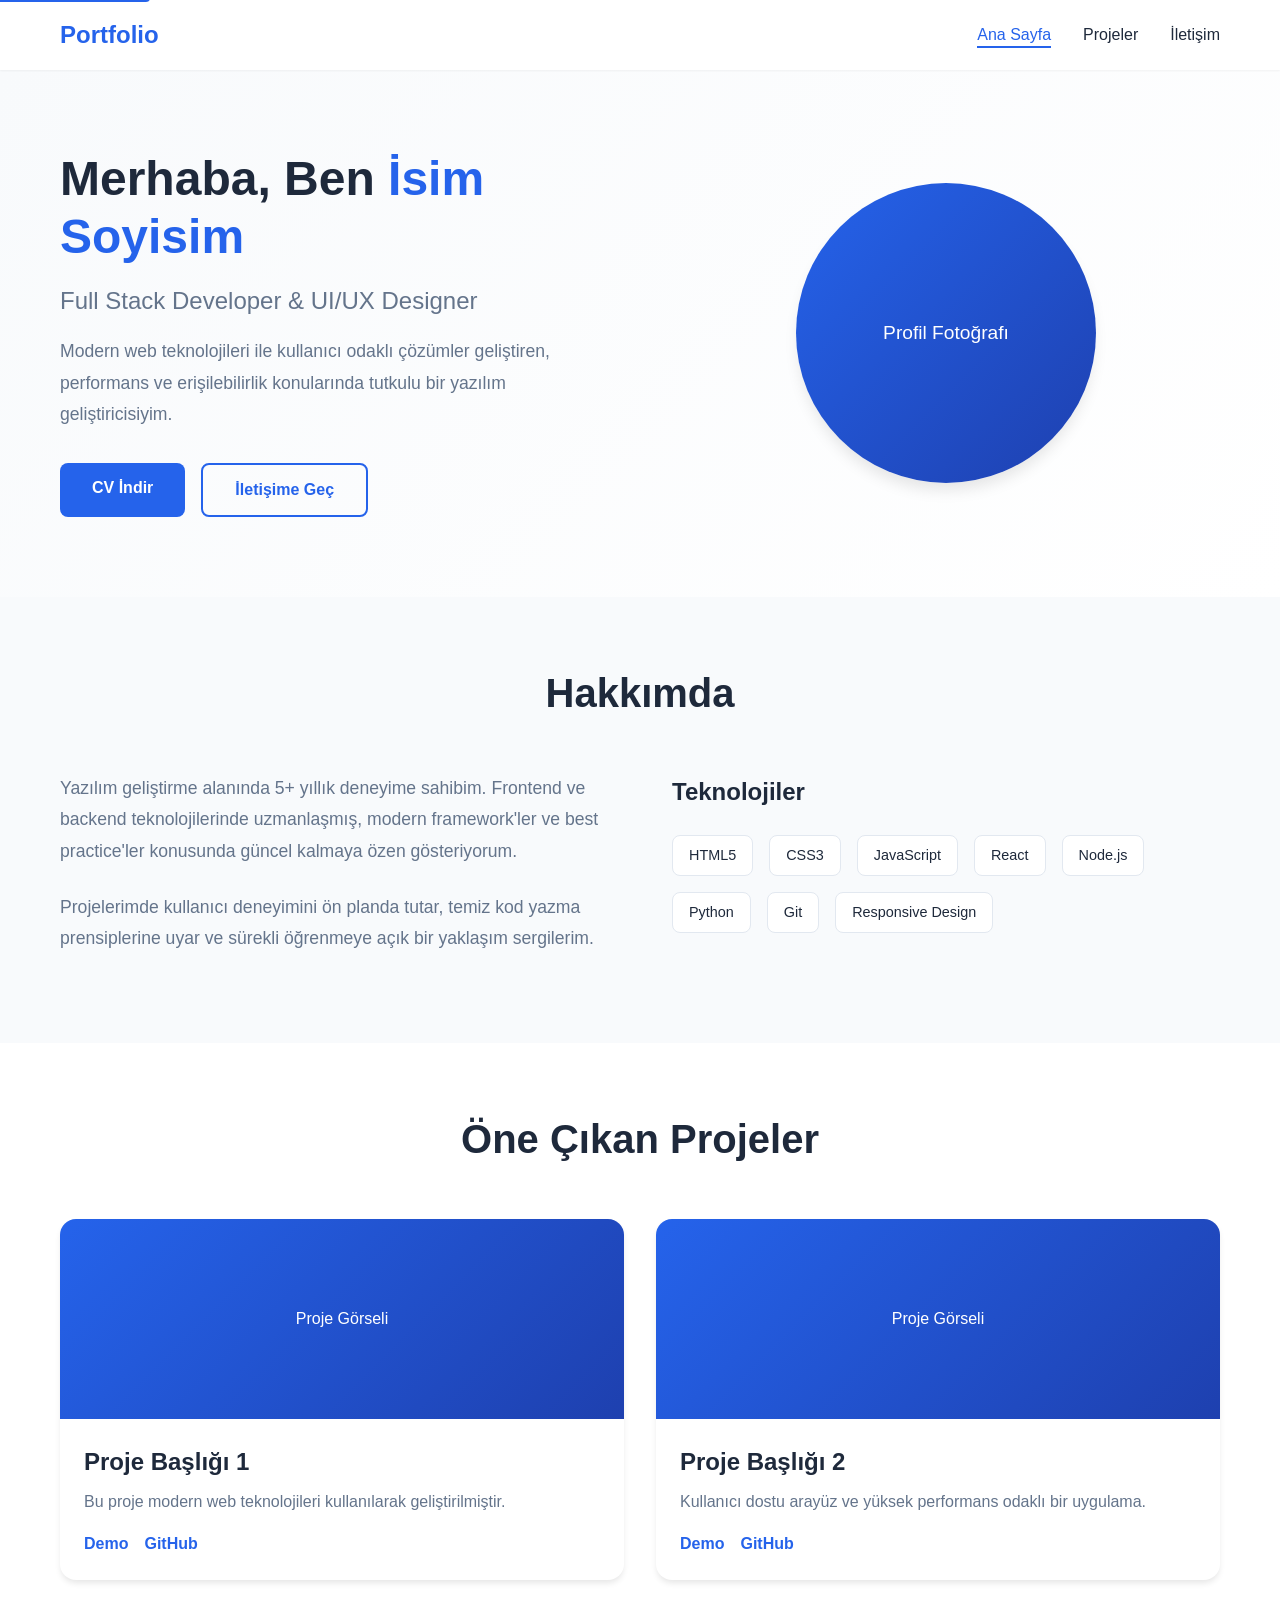
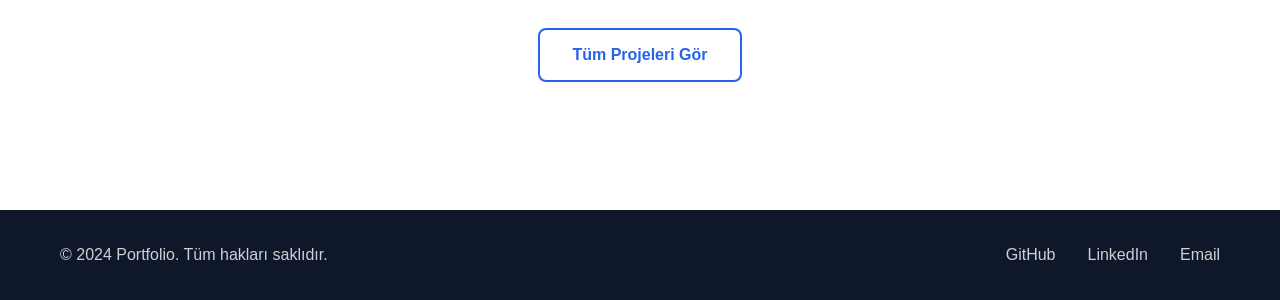
==== index.html @ 524f4337 "feat: add SEO optimization and accessibility improvements - Add Open Graph meta tags for social medi" ====
<!DOCTYPE html>
<html lang="tr">
  <head>
    <meta charset="UTF-8" />
    <meta name="viewport" content="width=device-width, initial-scale=1.0" />
    <meta
      name="description"
      content="Personal Portfolio Website - Showcasing projects and skills"
    />
    <meta name="author" content="İsim Soyisim" />
    <meta
      name="keywords"
      content="portfolio, web developer, full stack developer, projects, cv, frontend developer, backend developer, UI/UX designer"
    />

    <!-- Favicon -->
    <link rel="icon" type="image/x-icon" href="assets/favicon.ico" />
    <link
      rel="apple-touch-icon"
      sizes="180x180"
      href="assets/apple-touch-icon.png"
    />

    <!-- Canonical URL -->
    <link rel="canonical" href="https://yourwebsite.com/" />

    <!-- Open Graph / Facebook -->
    <meta property="og:type" content="website" />
    <meta property="og:url" content="https://yourwebsite.com/" />
    <meta property="og:title" content="Portfolio - İsim Soyisim" />
    <meta
      property="og:description"
      content="Full Stack Developer & UI/UX Designer Portfolio"
    />
    <meta
      property="og:image"
      content="https://yourwebsite.com/assets/og-image.jpg"
    />

    <!-- Twitter -->
    <meta property="twitter:card" content="summary_large_image" />
    <meta property="twitter:url" content="https://yourwebsite.com/" />
    <meta property="twitter:title" content="Portfolio - İsim Soyisim" />
    <meta
      property="twitter:description"
      content="Full Stack Developer Portfolio"
    />
    <meta
      property="twitter:image"
      content="https://yourwebsite.com/assets/og-image.jpg"
    />

    <title>Portfolio - Ana Sayfa</title>
    <link rel="stylesheet" href="styles.css" />

    <!-- Structured Data (JSON-LD) -->
    <script type="application/ld+json">
      {
        "@context": "https://schema.org",
        "@type": "Person",
        "name": "İsim Soyisim",
        "jobTitle": "Full Stack Developer",
        "url": "https://yourwebsite.com",
        "sameAs": [
          "https://github.com/username",
          "https://linkedin.com/in/username"
        ],
        "email": "email@example.com",
        "knowsAbout": [
          "Web Development",
          "JavaScript",
          "React",
          "Node.js",
          "UI/UX Design"
        ]
      }
    </script>
  </head>
  <body>
    <!-- Skip to main content link for accessibility -->
    <a href="#main-content" class="skip-link">Ana içeriğe geç</a>

    <header class="header">
      <nav class="navbar">
        <div class="container">
          <div class="nav-brand">
            <a href="index.html">Portfolio</a>
          </div>
          <ul class="nav-menu" id="navMenu">
            <li><a href="index.html" class="active">Ana Sayfa</a></li>
            <li><a href="projects.html">Projeler</a></li>
            <li><a href="contact.html">İletişim</a></li>
          </ul>
          <button
            class="nav-toggle"
            id="navToggle"
            aria-label="Toggle navigation"
          >
            <span></span>
            <span></span>
            <span></span>
          </button>
        </div>
      </nav>
    </header>

    <main id="main-content">
      <section class="hero">
        <div class="container">
          <div class="hero-content">
            <h1 class="hero-title">
              Merhaba, Ben <span class="highlight">İsim Soyisim</span>
            </h1>
            <p class="hero-subtitle">Full Stack Developer & UI/UX Designer</p>
            <p class="hero-description">
              Modern web teknolojileri ile kullanıcı odaklı çözümler geliştiren,
              performans ve erişilebilirlik konularında tutkulu bir yazılım
              geliştiricisiyim.
            </p>
            <div class="hero-cta">
              <a href="assets/cv.pdf" class="btn btn-primary" download
                >CV İndir</a
              >
              <a href="contact.html" class="btn btn-secondary">İletişime Geç</a>
            </div>
          </div>
          <div class="hero-image">
            <div
              class="profile-placeholder"
              role="img"
              aria-label="İsim Soyisim - Full Stack Developer profil fotoğrafı"
            >
              <span>Profil Fotoğrafı</span>
            </div>
            <!-- Gerçek görsel eklendiğinde şu şekilde kullanın:
            <img src="assets/profile.jpg" alt="İsim Soyisim - Full Stack Developer" loading="lazy" />
            -->
          </div>
        </div>
      </section>

      <section class="about">
        <div class="container">
          <h2 class="section-title">Hakkımda</h2>
          <div class="about-content">
            <div class="about-text">
              <p>
                Yazılım geliştirme alanında 5+ yıllık deneyime sahibim. Frontend
                ve backend teknolojilerinde uzmanlaşmış, modern framework'ler ve
                best practice'ler konusunda güncel kalmaya özen gösteriyorum.
              </p>
              <p>
                Projelerimde kullanıcı deneyimini ön planda tutar, temiz kod
                yazma prensiplerine uyar ve sürekli öğrenmeye açık bir yaklaşım
                sergilerim.
              </p>
            </div>
            <div class="skills">
              <h3>Teknolojiler</h3>
              <div class="skills-grid">
                <span class="skill-tag">HTML5</span>
                <span class="skill-tag">CSS3</span>
                <span class="skill-tag">JavaScript</span>
                <span class="skill-tag">React</span>
                <span class="skill-tag">Node.js</span>
                <span class="skill-tag">Python</span>
                <span class="skill-tag">Git</span>
                <span class="skill-tag">Responsive Design</span>
              </div>
            </div>
          </div>
        </div>
      </section>

      <section class="featured-projects">
        <div class="container">
          <h2 class="section-title">Öne Çıkan Projeler</h2>
          <div class="projects-preview">
            <div class="project-card">
              <div class="project-image">
                <div
                  class="image-placeholder"
                  role="img"
                  aria-label="Proje görseli"
                >
                  Proje Görseli
                </div>
                <!-- Gerçek görsel eklendiğinde şu şekilde kullanın:
                <img src="assets/projects/project1.jpg" alt="Proje Başlığı 1 - Modern web teknolojileri ile geliştirilmiş proje" loading="lazy" />
                -->
              </div>
              <div class="project-info">
                <h3>Proje Başlığı 1</h3>
                <p>
                  Bu proje modern web teknolojileri kullanılarak
                  geliştirilmiştir.
                </p>
                <div class="project-links">
                  <a href="#" class="project-link" target="_blank">Demo</a>
                  <a href="#" class="project-link" target="_blank">GitHub</a>
                </div>
              </div>
            </div>
            <div class="project-card">
              <div class="project-image">
                <div
                  class="image-placeholder"
                  role="img"
                  aria-label="Proje görseli"
                >
                  Proje Görseli
                </div>
                <!-- Gerçek görsel eklendiğinde şu şekilde kullanın:
                <img src="assets/projects/project2.jpg" alt="Proje Başlığı 2 - Kullanıcı dostu arayüz ve yüksek performans odaklı uygulama" loading="lazy" />
                -->
              </div>
              <div class="project-info">
                <h3>Proje Başlığı 2</h3>
                <p>
                  Kullanıcı dostu arayüz ve yüksek performans odaklı bir
                  uygulama.
                </p>
                <div class="project-links">
                  <a href="#" class="project-link" target="_blank">Demo</a>
                  <a href="#" class="project-link" target="_blank">GitHub</a>
                </div>
              </div>
            </div>
          </div>
          <div class="section-cta">
            <a href="projects.html" class="btn btn-outline"
              >Tüm Projeleri Gör</a
            >
          </div>
        </div>
      </section>
    </main>

    <footer class="footer">
      <div class="container">
        <div class="footer-content">
          <p>&copy; 2024 Portfolio. Tüm hakları saklıdır.</p>
          <div class="social-links">
            <a
              href="https://github.com"
              target="_blank"
              rel="noopener noreferrer"
              aria-label="GitHub"
              >GitHub</a
            >
            <a
              href="https://linkedin.com"
              target="_blank"
              rel="noopener noreferrer"
              aria-label="LinkedIn"
              >LinkedIn</a
            >
            <a href="mailto:email@example.com" aria-label="Email">Email</a>
          </div>
        </div>
      </div>
    </footer>

    <script src="script.js"></script>
  </body>
</html>
---- styles.css ----
/* Reset & Base Styles */
* {
    margin: 0;
    padding: 0;
    box-sizing: border-box;
}

:root {
    --primary-color: #2563eb;
    --primary-dark: #1e40af;
    --secondary-color: #64748b;
    --text-color: #1e293b;
    --text-light: #64748b;
    --bg-color: #ffffff;
    --bg-light: #f8fafc;
    --bg-dark: #0f172a;
    --border-color: #e2e8f0;
    --shadow-sm: 0 1px 2px 0 rgba(0, 0, 0, 0.05);
    --shadow-md: 0 4px 6px -1px rgba(0, 0, 0, 0.1);
    --shadow-lg: 0 10px 15px -3px rgba(0, 0, 0, 0.1);
    --transition: all 0.3s ease;
}

html {
    scroll-behavior: smooth;
}

body {
    font-family: -apple-system, BlinkMacSystemFont, 'Segoe UI', Roboto, 'Helvetica Neue', Arial, sans-serif;
    line-height: 1.6;
    color: var(--text-color);
    background-color: var(--bg-color);
}

/* Skip to main content link for accessibility */
.skip-link {
    position: absolute;
    top: -40px;
    left: 0;
    background: var(--primary-color);
    color: white;
    padding: 8px 16px;
    text-decoration: none;
    z-index: 10000;
    border-radius: 0 0 4px 0;
    font-weight: 600;
    transition: top 0.3s ease;
}

.skip-link:focus {
    top: 0;
    outline: 3px solid var(--primary-dark);
    outline-offset: 2px;
}

.container {
    max-width: 1200px;
    margin: 0 auto;
    padding: 0 20px;
}

/* Header & Navigation */
.header {
    background-color: var(--bg-color);
    box-shadow: var(--shadow-sm);
    position: sticky;
    top: 0;
    z-index: 1000;
}

.navbar {
    padding: 1rem 0;
}

.navbar .container {
    display: flex;
    justify-content: space-between;
    align-items: center;
}

.nav-brand a {
    font-size: 1.5rem;
    font-weight: 700;
    color: var(--primary-color);
    text-decoration: none;
    transition: var(--transition);
}

.nav-brand a:hover {
    color: var(--primary-dark);
}

.nav-menu {
    display: flex;
    list-style: none;
    gap: 2rem;
    align-items: center;
}

.nav-menu a {
    color: var(--text-color);
    text-decoration: none;
    font-weight: 500;
    transition: var(--transition);
    position: relative;
}

.nav-menu a:focus {
    outline: 2px solid var(--primary-color);
    outline-offset: 4px;
    border-radius: 4px;
}

.nav-menu a:hover,
.nav-menu a.active {
    color: var(--primary-color);
}

.nav-menu a.active::after {
    content: '';
    position: absolute;
    bottom: -5px;
    left: 0;
    width: 100%;
    height: 2px;
    background-color: var(--primary-color);
}

.nav-toggle {
    display: none;
    flex-direction: column;
    background: none;
    border: none;
    cursor: pointer;
    gap: 5px;
    padding: 8px;
    border-radius: 4px;
}

.nav-toggle:focus {
    outline: 2px solid var(--primary-color);
    outline-offset: 2px;
}

.nav-toggle span {
    width: 25px;
    height: 3px;
    background-color: var(--text-color);
    transition: var(--transition);
}

/* Hero Section */
.hero {
    padding: 5rem 0;
    background: linear-gradient(135deg, var(--bg-light) 0%, var(--bg-color) 100%);
}

.hero .container {
    display: grid;
    grid-template-columns: 1fr 1fr;
    gap: 4rem;
    align-items: center;
}

.hero-title {
    font-size: 3rem;
    font-weight: 800;
    line-height: 1.2;
    margin-bottom: 1rem;
    color: var(--text-color);
}

.highlight {
    color: var(--primary-color);
}

.hero-subtitle {
    font-size: 1.5rem;
    color: var(--text-light);
    margin-bottom: 1rem;
}

.hero-description {
    font-size: 1.1rem;
    color: var(--text-light);
    margin-bottom: 2rem;
    line-height: 1.8;
}

.hero-cta {
    display: flex;
    gap: 1rem;
    flex-wrap: wrap;
}

.hero-image {
    display: flex;
    justify-content: center;
    align-items: center;
}

.profile-placeholder {
    width: 300px;
    height: 300px;
    border-radius: 50%;
    background: linear-gradient(135deg, var(--primary-color), var(--primary-dark));
    display: flex;
    align-items: center;
    justify-content: center;
    color: white;
    font-size: 1.2rem;
    box-shadow: var(--shadow-lg);
}

/* Buttons */
.btn {
    display: inline-block;
    padding: 0.75rem 2rem;
    border-radius: 0.5rem;
    text-decoration: none;
    font-weight: 600;
    transition: var(--transition);
    cursor: pointer;
    border: none;
    font-size: 1rem;
}

.btn-primary {
    background-color: var(--primary-color);
    color: white;
}

.btn-primary:hover {
    background-color: var(--primary-dark);
    transform: translateY(-2px);
    box-shadow: var(--shadow-md);
}

.btn-primary:focus,
.btn-secondary:focus,
.btn-outline:focus {
    outline: 3px solid var(--primary-color);
    outline-offset: 2px;
}

.btn-secondary {
    background-color: transparent;
    color: var(--primary-color);
    border: 2px solid var(--primary-color);
}

.btn-secondary:hover {
    background-color: var(--primary-color);
    color: white;
}

.btn-outline {
    background-color: transparent;
    color: var(--primary-color);
    border: 2px solid var(--primary-color);
}

.btn-outline:hover {
    background-color: var(--primary-color);
    color: white;
}

/* Section Styles */
section {
    padding: 4rem 0;
}

.section-title {
    font-size: 2.5rem;
    font-weight: 700;
    text-align: center;
    margin-bottom: 3rem;
    color: var(--text-color);
}

.page-title {
    font-size: 3rem;
    font-weight: 800;
    text-align: center;
    margin-bottom: 1rem;
    color: var(--text-color);
}

.page-subtitle {
    font-size: 1.2rem;
    text-align: center;
    color: var(--text-light);
    max-width: 600px;
    margin: 0 auto;
}

/* About Section */
.about {
    background-color: var(--bg-light);
}

.about-content {
    display: grid;
    grid-template-columns: 1fr 1fr;
    gap: 4rem;
    align-items: start;
}

.about-text p {
    margin-bottom: 1.5rem;
    font-size: 1.1rem;
    line-height: 1.8;
    color: var(--text-light);
}

.skills h3 {
    font-size: 1.5rem;
    margin-bottom: 1.5rem;
    color: var(--text-color);
}

.skills-grid {
    display: flex;
    flex-wrap: wrap;
    gap: 1rem;
}

.skill-tag {
    padding: 0.5rem 1rem;
    background-color: var(--bg-color);
    border: 1px solid var(--border-color);
    border-radius: 0.5rem;
    font-size: 0.9rem;
    color: var(--text-color);
    transition: var(--transition);
}

.skill-tag:hover {
    background-color: var(--primary-color);
    color: white;
    border-color: var(--primary-color);
}

/* Projects Section */
.featured-projects {
    background-color: var(--bg-color);
}

.projects-preview {
    display: grid;
    grid-template-columns: repeat(auto-fit, minmax(300px, 1fr));
    gap: 2rem;
    margin-bottom: 3rem;
}

.project-card {
    background-color: var(--bg-color);
    border-radius: 1rem;
    overflow: hidden;
    box-shadow: var(--shadow-md);
    transition: var(--transition);
}

.project-card:hover {
    transform: translateY(-5px);
    box-shadow: var(--shadow-lg);
}

.project-image {
    width: 100%;
    height: 200px;
    overflow: hidden;
    background-color: var(--bg-light);
}

.image-placeholder {
    width: 100%;
    height: 100%;
    display: flex;
    align-items: center;
    justify-content: center;
    background: linear-gradient(135deg, var(--primary-color), var(--primary-dark));
    color: white;
    font-size: 1rem;
}

.project-info {
    padding: 1.5rem;
}

.project-info h3 {
    font-size: 1.5rem;
    margin-bottom: 0.5rem;
    color: var(--text-color);
}

.project-info p {
    color: var(--text-light);
    margin-bottom: 1rem;
    line-height: 1.6;
}

.project-links {
    display: flex;
    gap: 1rem;
}

.project-link {
    color: var(--primary-color);
    text-decoration: none;
    font-weight: 600;
    transition: var(--transition);
}

.project-link:hover {
    color: var(--primary-dark);
    text-decoration: underline;
}

.project-link:focus {
    outline: 2px solid var(--primary-color);
    outline-offset: 4px;
    border-radius: 4px;
    padding: 2px 4px;
}

.section-cta {
    text-align: center;
}

/* Projects Page */
.projects-hero {
    padding: 4rem 0 2rem;
    background: linear-gradient(135deg, var(--bg-light) 0%, var(--bg-color) 100%);
}

.projects-section {
    padding: 2rem 0 4rem;
}

.projects-grid {
    display: flex;
    flex-direction: column;
    gap: 3rem;
}

.project-card-large {
    display: grid;
    grid-template-columns: 400px 1fr;
    gap: 2rem;
    background-color: var(--bg-color);
    border-radius: 1rem;
    overflow: hidden;
    box-shadow: var(--shadow-md);
    transition: var(--transition);
}

.project-card-large:hover {
    transform: translateY(-5px);
    box-shadow: var(--shadow-lg);
}

.project-card-large .project-image {
    height: 100%;
    min-height: 250px;
}

.project-card-large .project-info {
    padding: 2rem;
}

.project-card-large .project-info h3 {
    font-size: 2rem;
    margin-bottom: 1rem;
}

.project-card-large .project-info p {
    font-size: 1.1rem;
    margin-bottom: 1.5rem;
    line-height: 1.8;
}

.project-tech {
    display: flex;
    flex-wrap: wrap;
    gap: 0.75rem;
    margin-bottom: 1.5rem;
}

.tech-tag {
    padding: 0.4rem 0.9rem;
    background-color: var(--bg-light);
    border: 1px solid var(--border-color);
    border-radius: 0.4rem;
    font-size: 0.85rem;
    color: var(--text-color);
}

/* Contact Section */
.contact-hero {
    padding: 4rem 0 2rem;
    background: linear-gradient(135deg, var(--bg-light) 0%, var(--bg-color) 100%);
}

.contact-section {
    padding: 2rem 0 4rem;
}

.contact-wrapper {
    display: grid;
    grid-template-columns: 1fr 1.5fr;
    gap: 4rem;
    max-width: 1000px;
    margin: 0 auto;
}

.contact-info h2 {
    font-size: 2rem;
    margin-bottom: 2rem;
    color: var(--text-color);
}

.contact-item {
    margin-bottom: 2rem;
}

.contact-item h3 {
    font-size: 1.1rem;
    margin-bottom: 0.5rem;
    color: var(--text-color);
}

.contact-item a,
.contact-item p {
    color: var(--text-light);
    text-decoration: none;
    transition: var(--transition);
}

.contact-item a:hover {
    color: var(--primary-color);
}

.contact-form-wrapper h2 {
    font-size: 2rem;
    margin-bottom: 2rem;
    color: var(--text-color);
}

.contact-form {
    background-color: var(--bg-light);
    padding: 2rem;
    border-radius: 1rem;
    box-shadow: var(--shadow-md);
}

.form-group {
    margin-bottom: 1.5rem;
}

.form-group label {
    display: block;
    margin-bottom: 0.5rem;
    font-weight: 600;
    color: var(--text-color);
}

.form-group input,
.form-group textarea {
    width: 100%;
    padding: 0.75rem;
    border: 1px solid var(--border-color);
    border-radius: 0.5rem;
    font-size: 1rem;
    font-family: inherit;
    transition: var(--transition);
    background-color: var(--bg-color);
}

.form-group input:focus,
.form-group textarea:focus {
    outline: 2px solid var(--primary-color);
    outline-offset: 2px;
    border-color: var(--primary-color);
    box-shadow: 0 0 0 3px rgba(37, 99, 235, 0.1);
}

.form-group label:focus-within {
    color: var(--primary-color);
}

.form-group textarea {
    resize: vertical;
    min-height: 120px;
}

.form-message {
    margin-top: 1rem;
    padding: 1rem;
    border-radius: 0.5rem;
    display: none;
}

.form-message.success {
    display: block;
    background-color: #d1fae5;
    color: #065f46;
    border: 1px solid #10b981;
}

.form-message.error {
    display: block;
    background-color: #fee2e2;
    color: #991b1b;
    border: 1px solid #ef4444;
}

/* Footer */
.footer {
    background-color: var(--bg-dark);
    color: white;
    padding: 2rem 0;
    margin-top: 4rem;
}

.footer-content {
    display: flex;
    justify-content: space-between;
    align-items: center;
    flex-wrap: wrap;
    gap: 1rem;
}

.footer-content p {
    color: rgba(255, 255, 255, 0.8);
}

.social-links {
    display: flex;
    gap: 2rem;
}

.social-links a {
    color: rgba(255, 255, 255, 0.8);
    text-decoration: none;
    transition: var(--transition);
}

.social-links a:hover {
    color: white;
}

.social-links a:focus {
    outline: 2px solid white;
    outline-offset: 4px;
    border-radius: 4px;
    padding: 2px 4px;
}

/* Responsive Design */
@media (max-width: 968px) {
    .hero .container {
        grid-template-columns: 1fr;
        text-align: center;
    }

    .hero-image {
        order: -1;
    }

    .profile-placeholder {
        width: 200px;
        height: 200px;
    }

    .about-content {
        grid-template-columns: 1fr;
    }

    .project-card-large {
        grid-template-columns: 1fr;
    }

    .contact-wrapper {
        grid-template-columns: 1fr;
    }
}

@media (max-width: 768px) {
    .nav-menu {
        position: fixed;
        left: -100%;
        top: 70px;
        flex-direction: column;
        background-color: var(--bg-color);
        width: 100%;
        text-align: center;
        transition: var(--transition);
        box-shadow: var(--shadow-md);
        padding: 2rem 0;
    }

    .nav-menu.active {
        left: 0;
    }

    .nav-toggle {
        display: flex;
    }

    .nav-toggle.active span:nth-child(1) {
        transform: rotate(45deg) translate(8px, 8px);
    }

    .nav-toggle.active span:nth-child(2) {
        opacity: 0;
    }

    .nav-toggle.active span:nth-child(3) {
        transform: rotate(-45deg) translate(7px, -7px);
    }

    .hero-title {
        font-size: 2rem;
    }

    .hero-subtitle {
        font-size: 1.2rem;
    }

    .section-title {
        font-size: 2rem;
    }

    .page-title {
        font-size: 2rem;
    }

    .projects-preview {
        grid-template-columns: 1fr;
    }

    .hero-cta {
        justify-content: center;
    }
}

@media (max-width: 480px) {
    .container {
        padding: 0 15px;
    }

    .hero {
        padding: 3rem 0;
    }

    section {
        padding: 3rem 0;
    }

    .btn {
        padding: 0.6rem 1.5rem;
        font-size: 0.9rem;
    }

    .footer-content {
        flex-direction: column;
        text-align: center;
    }
}
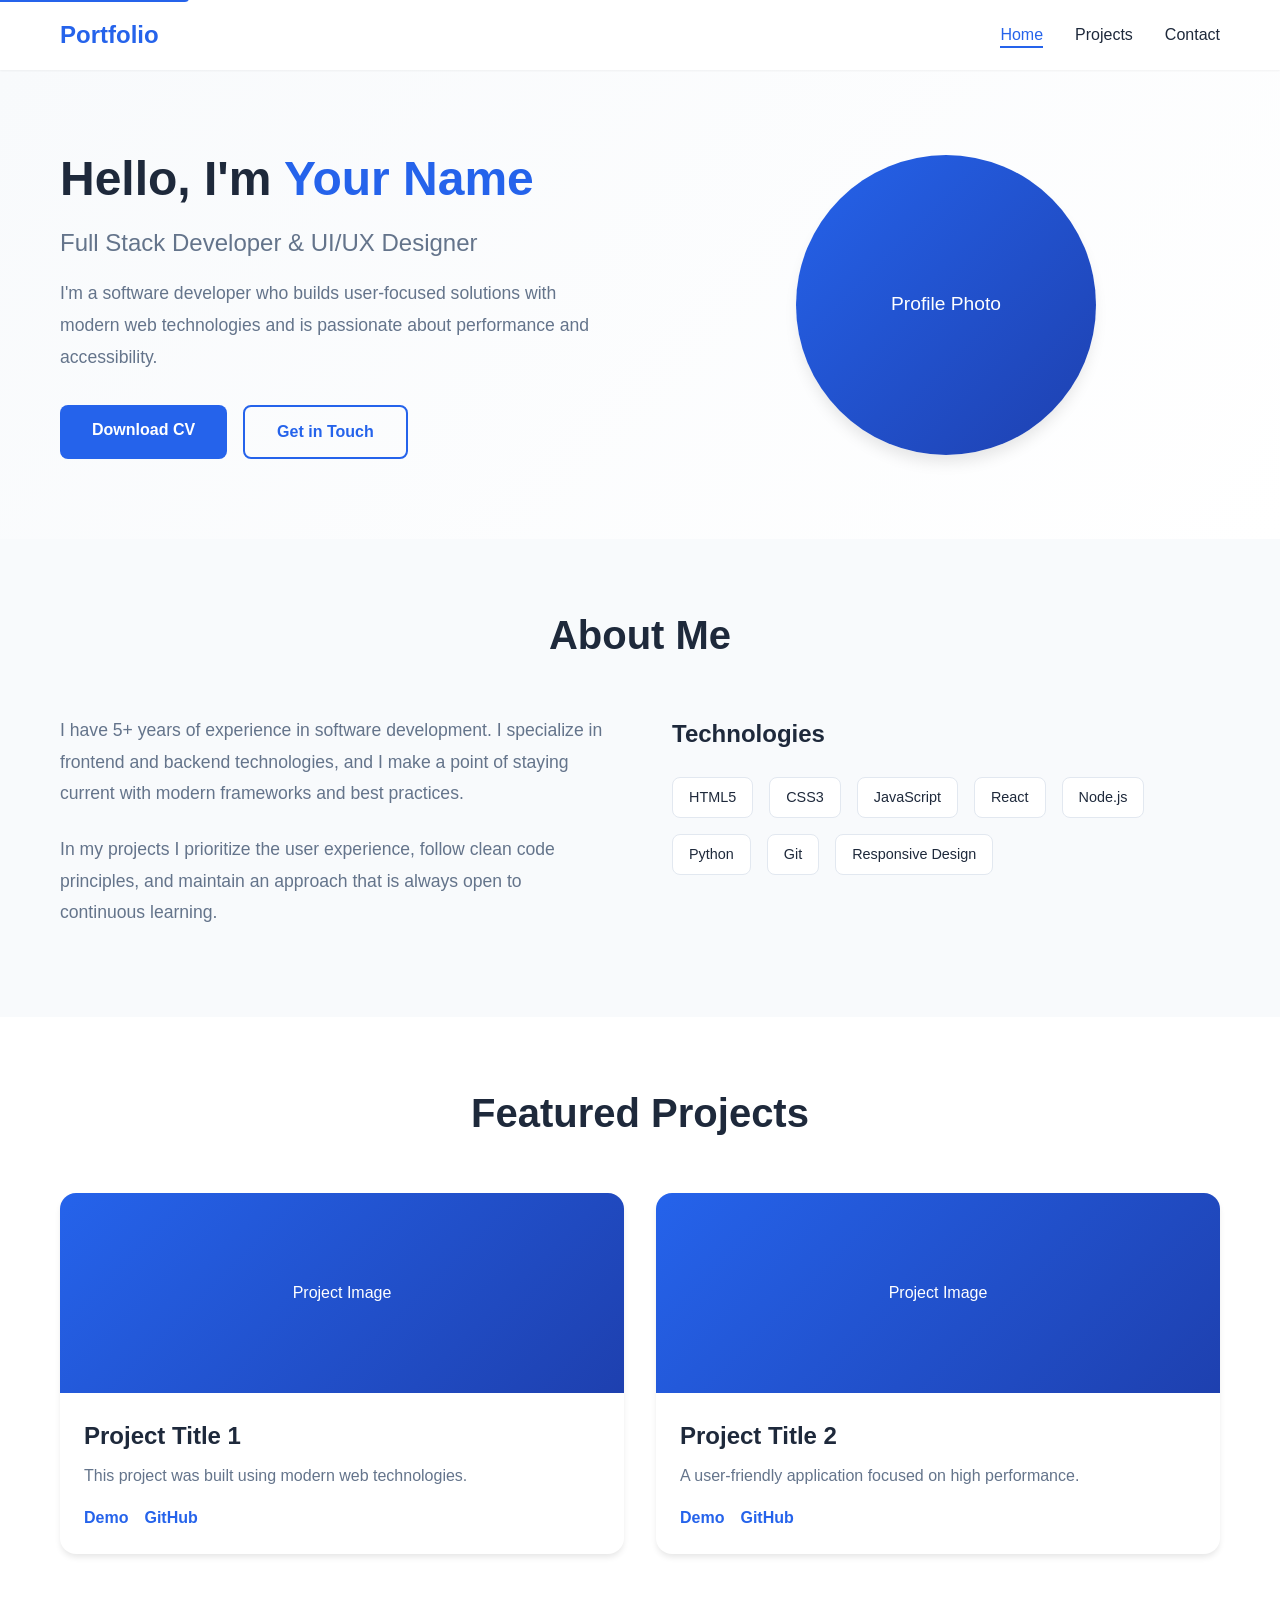
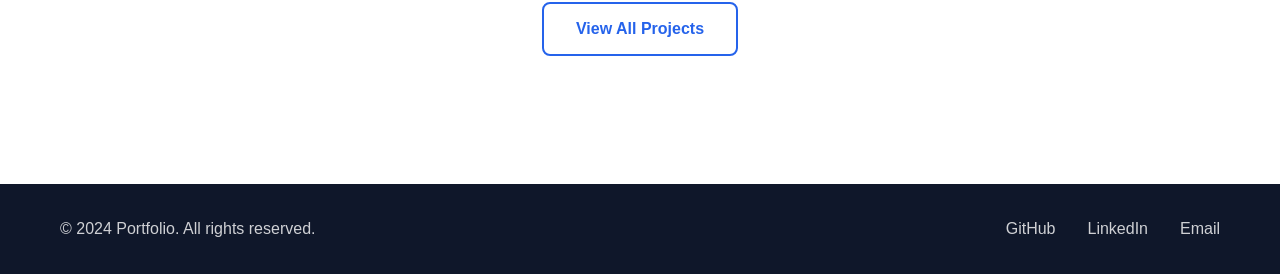
==== commit 734a1ac2: "docs: translate entire project content to English - Change lang attribute from "tr" to "en" in index" ====
--- a/index.html
+++ b/index.html
@@ -1,5 +1,5 @@
 <!DOCTYPE html>
-<html lang="tr">
+<html lang="en">
   <head>
     <meta charset="UTF-8" />
     <meta name="viewport" content="width=device-width, initial-scale=1.0" />
@@ -7,7 +7,7 @@
       name="description"
       content="Personal Portfolio Website - Showcasing projects and skills"
     />
-    <meta name="author" content="İsim Soyisim" />
+    <meta name="author" content="Your Name" />
     <meta
       name="keywords"
       content="portfolio, web developer, full stack developer, projects, cv, frontend developer, backend developer, UI/UX designer"
@@ -27,7 +27,7 @@
     <!-- Open Graph / Facebook -->
     <meta property="og:type" content="website" />
     <meta property="og:url" content="https://yourwebsite.com/" />
-    <meta property="og:title" content="Portfolio - İsim Soyisim" />
+    <meta property="og:title" content="Portfolio - Your Name" />
     <meta
       property="og:description"
       content="Full Stack Developer & UI/UX Designer Portfolio"
@@ -40,7 +40,7 @@
     <!-- Twitter -->
     <meta property="twitter:card" content="summary_large_image" />
     <meta property="twitter:url" content="https://yourwebsite.com/" />
-    <meta property="twitter:title" content="Portfolio - İsim Soyisim" />
+    <meta property="twitter:title" content="Portfolio - Your Name" />
     <meta
       property="twitter:description"
       content="Full Stack Developer Portfolio"
@@ -50,7 +50,7 @@
       content="https://yourwebsite.com/assets/og-image.jpg"
     />
 
-    <title>Portfolio - Ana Sayfa</title>
+    <title>Portfolio - Home</title>
     <link rel="stylesheet" href="styles.css" />
 
     <!-- Structured Data (JSON-LD) -->
@@ -58,7 +58,7 @@
       {
         "@context": "https://schema.org",
         "@type": "Person",
-        "name": "İsim Soyisim",
+        "name": "Your Name",
         "jobTitle": "Full Stack Developer",
         "url": "https://yourwebsite.com",
         "sameAs": [
@@ -78,7 +78,7 @@
   </head>
   <body>
     <!-- Skip to main content link for accessibility -->
-    <a href="#main-content" class="skip-link">Ana içeriğe geç</a>
+    <a href="#main-content" class="skip-link">Skip to main content</a>
 
     <header class="header">
       <nav class="navbar">
@@ -87,9 +87,9 @@
             <a href="index.html">Portfolio</a>
           </div>
           <ul class="nav-menu" id="navMenu">
-            <li><a href="index.html" class="active">Ana Sayfa</a></li>
-            <li><a href="projects.html">Projeler</a></li>
-            <li><a href="contact.html">İletişim</a></li>
+            <li><a href="index.html" class="active">Home</a></li>
+            <li><a href="projects.html">Projects</a></li>
+            <li><a href="contact.html">Contact</a></li>
           </ul>
           <button
             class="nav-toggle"
@@ -109,31 +109,31 @@
         <div class="container">
           <div class="hero-content">
             <h1 class="hero-title">
-              Merhaba, Ben <span class="highlight">İsim Soyisim</span>
+              Hello, I'm <span class="highlight">Your Name</span>
             </h1>
             <p class="hero-subtitle">Full Stack Developer & UI/UX Designer</p>
             <p class="hero-description">
-              Modern web teknolojileri ile kullanıcı odaklı çözümler geliştiren,
-              performans ve erişilebilirlik konularında tutkulu bir yazılım
-              geliştiricisiyim.
+              I'm a software developer who builds user-focused solutions with
+              modern web technologies and is passionate about performance and
+              accessibility.
             </p>
             <div class="hero-cta">
               <a href="assets/cv.pdf" class="btn btn-primary" download
-                >CV İndir</a
+                >Download CV</a
               >
-              <a href="contact.html" class="btn btn-secondary">İletişime Geç</a>
+              <a href="contact.html" class="btn btn-secondary">Get in Touch</a>
             </div>
           </div>
           <div class="hero-image">
             <div
               class="profile-placeholder"
               role="img"
-              aria-label="İsim Soyisim - Full Stack Developer profil fotoğrafı"
-            >
-              <span>Profil Fotoğrafı</span>
-            </div>
-            <!-- Gerçek görsel eklendiğinde şu şekilde kullanın:
-            <img src="assets/profile.jpg" alt="İsim Soyisim - Full Stack Developer" loading="lazy" />
+              aria-label="Your Name - Full Stack Developer profile photo"
+            >
+              <span>Profile Photo</span>
+            </div>
+            <!-- When you add a real image, use it like this:
+            <img src="assets/profile.jpg" alt="Your Name - Full Stack Developer" loading="lazy" />
             -->
           </div>
         </div>
@@ -141,22 +141,23 @@
 
       <section class="about">
         <div class="container">
-          <h2 class="section-title">Hakkımda</h2>
+          <h2 class="section-title">About Me</h2>
           <div class="about-content">
             <div class="about-text">
               <p>
-                Yazılım geliştirme alanında 5+ yıllık deneyime sahibim. Frontend
-                ve backend teknolojilerinde uzmanlaşmış, modern framework'ler ve
-                best practice'ler konusunda güncel kalmaya özen gösteriyorum.
+                I have 5+ years of experience in software development. I
+                specialize in frontend and backend technologies, and I make a
+                point of staying current with modern frameworks and best
+                practices.
               </p>
               <p>
-                Projelerimde kullanıcı deneyimini ön planda tutar, temiz kod
-                yazma prensiplerine uyar ve sürekli öğrenmeye açık bir yaklaşım
-                sergilerim.
+                In my projects I prioritize the user experience, follow clean
+                code principles, and maintain an approach that is always open to
+                continuous learning.
               </p>
             </div>
             <div class="skills">
-              <h3>Teknolojiler</h3>
+              <h3>Technologies</h3>
               <div class="skills-grid">
                 <span class="skill-tag">HTML5</span>
                 <span class="skill-tag">CSS3</span>
@@ -174,26 +175,25 @@
 
       <section class="featured-projects">
         <div class="container">
-          <h2 class="section-title">Öne Çıkan Projeler</h2>
+          <h2 class="section-title">Featured Projects</h2>
           <div class="projects-preview">
             <div class="project-card">
               <div class="project-image">
                 <div
                   class="image-placeholder"
                   role="img"
-                  aria-label="Proje görseli"
+                  aria-label="Project image"
                 >
-                  Proje Görseli
-                </div>
-                <!-- Gerçek görsel eklendiğinde şu şekilde kullanın:
-                <img src="assets/projects/project1.jpg" alt="Proje Başlığı 1 - Modern web teknolojileri ile geliştirilmiş proje" loading="lazy" />
+                  Project Image
+                </div>
+                <!-- When you add a real image, use it like this:
+                <img src="assets/projects/project1.jpg" alt="Project Title 1 - A project built with modern web technologies" loading="lazy" />
                 -->
               </div>
               <div class="project-info">
-                <h3>Proje Başlığı 1</h3>
+                <h3>Project Title 1</h3>
                 <p>
-                  Bu proje modern web teknolojileri kullanılarak
-                  geliştirilmiştir.
+                  This project was built using modern web technologies.
                 </p>
                 <div class="project-links">
                   <a href="#" class="project-link" target="_blank">Demo</a>
@@ -206,19 +206,18 @@
                 <div
                   class="image-placeholder"
                   role="img"
-                  aria-label="Proje görseli"
+                  aria-label="Project image"
                 >
-                  Proje Görseli
-                </div>
-                <!-- Gerçek görsel eklendiğinde şu şekilde kullanın:
-                <img src="assets/projects/project2.jpg" alt="Proje Başlığı 2 - Kullanıcı dostu arayüz ve yüksek performans odaklı uygulama" loading="lazy" />
+                  Project Image
+                </div>
+                <!-- When you add a real image, use it like this:
+                <img src="assets/projects/project2.jpg" alt="Project Title 2 - A user-friendly, high-performance application" loading="lazy" />
                 -->
               </div>
               <div class="project-info">
-                <h3>Proje Başlığı 2</h3>
+                <h3>Project Title 2</h3>
                 <p>
-                  Kullanıcı dostu arayüz ve yüksek performans odaklı bir
-                  uygulama.
+                  A user-friendly application focused on high performance.
                 </p>
                 <div class="project-links">
                   <a href="#" class="project-link" target="_blank">Demo</a>
@@ -229,7 +228,7 @@
           </div>
           <div class="section-cta">
             <a href="projects.html" class="btn btn-outline"
-              >Tüm Projeleri Gör</a
+              >View All Projects</a
             >
           </div>
         </div>
@@ -239,7 +238,7 @@
     <footer class="footer">
       <div class="container">
         <div class="footer-content">
-          <p>&copy; 2024 Portfolio. Tüm hakları saklıdır.</p>
+          <p>&copy; 2024 Portfolio. All rights reserved.</p>
           <div class="social-links">
             <a
               href="https://github.com"
--- a/styles.css
+++ b/styles.css
@@ -657,6 +657,41 @@
     padding: 2px 4px;
 }
 
+/* Scroll to Top Button */
+.scroll-to-top {
+    position: fixed;
+    bottom: 20px;
+    right: 20px;
+    width: 50px;
+    height: 50px;
+    border-radius: 50%;
+    background-color: var(--primary-color);
+    color: white;
+    border: none;
+    font-size: 1.5rem;
+    cursor: pointer;
+    opacity: 0;
+    visibility: hidden;
+    transition: var(--transition);
+    z-index: 1000;
+    box-shadow: var(--shadow-md);
+}
+
+.scroll-to-top:hover {
+    background-color: var(--primary-dark);
+    transform: translateY(-2px);
+}
+
+.scroll-to-top:focus {
+    outline: 3px solid var(--primary-color);
+    outline-offset: 2px;
+}
+
+.scroll-to-top.visible {
+    opacity: 1;
+    visibility: visible;
+}
+
 /* Responsive Design */
 @media (max-width: 968px) {
     .hero .container {
